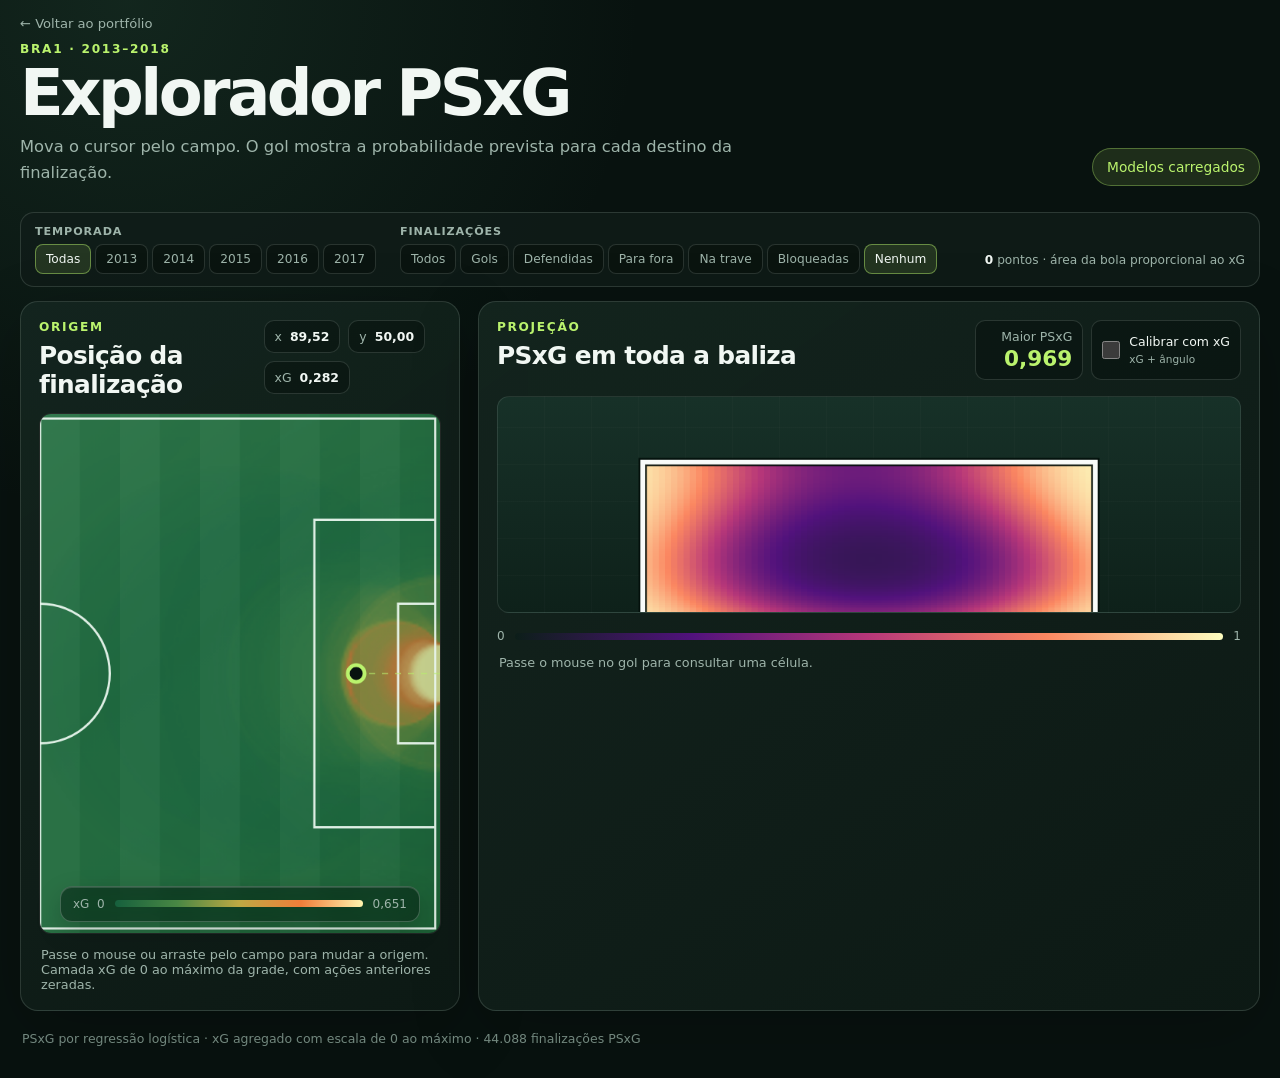
==== projetos-pessoais/visualizacao-psxg/index.html @ a7d6147a "feat: add PSxG visualization" ====
<!doctype html>
<html lang="pt-BR">
<head>
  <meta charset="utf-8">
  <meta name="viewport" content="width=device-width, initial-scale=1">
  <meta name="description" content="Explorador interativo do modelo PSxG do Brasileirão.">
  <title>Explorador PSxG</title>
  <link rel="stylesheet" href="styles.css">
</head>
<body>
  <a class="back-link" href="../../">&larr; Voltar ao portfólio</a>
  <header class="page-header">
    <div>
      <p class="eyebrow">BRA1 · 2013–2018</p>
      <h1>Explorador PSxG</h1>
      <p class="intro">Mova o cursor pelo campo. O gol mostra a probabilidade prevista para cada destino da finalização.</p>
    </div>
    <div id="model-status" class="status" role="status" aria-live="polite">Carregando modelo…</div>
  </header>

  <section class="shot-filters" aria-label="Filtros das finalizações observadas">
    <div class="filter-cluster">
      <span class="filter-label">Temporada</span>
      <div class="segmented-control" id="season-filter">
        <button type="button" data-season="all" aria-pressed="true" disabled>Todas</button>
        <button type="button" data-season="2013" aria-pressed="false" disabled>2013</button>
        <button type="button" data-season="2014" aria-pressed="false" disabled>2014</button>
        <button type="button" data-season="2015" aria-pressed="false" disabled>2015</button>
        <button type="button" data-season="2016" aria-pressed="false" disabled>2016</button>
        <button type="button" data-season="2017" aria-pressed="false" disabled>2017</button>
      </div>
    </div>
    <div class="filter-cluster">
      <span class="filter-label">Finalizações</span>
      <div class="segmented-control" id="outcome-filter">
        <button type="button" data-outcome="all" aria-pressed="false" disabled>Todos</button>
        <button type="button" data-outcome="goal" aria-pressed="false" disabled>Gols</button>
        <button type="button" data-outcome="saved" aria-pressed="false" disabled>Defendidas</button>
        <button type="button" data-outcome="missed" aria-pressed="false" disabled>Para fora</button>
        <button type="button" data-outcome="post" aria-pressed="false" disabled>Na trave</button>
        <button type="button" data-outcome="blocked" aria-pressed="false" disabled>Bloqueadas</button>
        <button type="button" data-outcome="none" aria-pressed="true" disabled>Nenhum</button>
      </div>
    </div>
    <p class="shot-filter-summary"><strong id="shots-count">0</strong> pontos · área da bola proporcional ao xG</p>
  </section>

  <main class="workspace">
    <section class="panel field-panel" aria-labelledby="field-title">
      <div class="panel-heading">
        <div>
          <p class="panel-kicker">Origem</p>
          <h2 id="field-title">Posição da finalização</h2>
        </div>
        <div class="coordinate-readout" aria-live="polite">
          <span>x <strong id="origin-x">89,52</strong></span>
          <span>y <strong id="origin-y">50,00</strong></span>
          <span>xG <strong id="xg-value">—</strong></span>
        </div>
      </div>
      <canvas id="field-canvas" width="525" height="680" aria-label="Meio-campo ofensivo interativo"></canvas>
      <div class="legend field-legend" aria-label="Escala de xG de zero ao maior valor da grade">
        <span>xG&nbsp; 0</span>
        <div class="legend-gradient"></div>
        <span id="xg-scale-max">—</span>
      </div>
      <p class="hint">Passe o mouse ou arraste pelo campo para mudar a origem. Camada xG de 0 ao máximo da grade, com ações anteriores zeradas.</p>
    </section>

    <section class="panel goal-panel" aria-labelledby="goal-title">
      <div class="panel-heading">
        <div>
          <p class="panel-kicker">Projeção</p>
          <h2 id="goal-title">PSxG em toda a baliza</h2>
        </div>
        <div class="goal-controls">
          <div class="metric">
            <span id="max-psxg-label">Maior PSxG</span>
            <strong id="max-psxg">—</strong>
          </div>
          <label class="quality-toggle" title="Calibra o PSxG com o xG e o ângulo da finalização">
            <input id="xg-adjustment" type="checkbox" aria-controls="calibration-explanation" disabled>
            <span>
              Calibrar com xG
              <small>xG + ângulo</small>
            </span>
          </label>
        </div>
      </div>
      <div id="calibration-explanation" class="calibration-explanation" hidden>
        <strong>Como interpretar o modo calibrado:</strong>
        <ul>
          <li><strong>Estimativa:</strong> combina o destino da bola com o xG e o ângulo da finalização.</li>
          <li><strong>Ângulo e decisão:</strong> ângulos fechados reduzem a probabilidade; valores baixos desencorajam a finalização naquele ponto.</li>
          <li><strong>Limitação da amostra:</strong> a calibração usa cinco temporadas do Brasileirão (2013–2017). Há apenas quatro chutes abaixo de 1°, três deles gols; probabilidades altas nesses extremos podem refletir poucos casos atípicos.</li>
        </ul>
      </div>
      <canvas id="goal-canvas" width="960" height="280" aria-label="Mapa de calor PSxG na baliza"></canvas>
      <div class="legend" aria-label="Escala fixa de probabilidade PSxG de zero a um">
        <span>0</span>
        <div class="legend-gradient"></div>
        <span>1</span>
      </div>
      <p id="goal-readout" class="hint">Passe o mouse no gol para consultar uma célula.</p>
    </section>
  </main>

  <footer>
    PSxG por regressão logística · xG agregado com escala de 0 ao máximo · 44.088 finalizações PSxG
  </footer>

  <script src="app.js" defer></script>
</body>
</html>
---- projetos-pessoais/visualizacao-psxg/styles.css ----
:root {
  color-scheme: dark;
  --background: #08120f;
  --surface: #101d19;
  --surface-strong: #14251f;
  --line: rgba(223, 244, 234, 0.14);
  --text: #f1f7f3;
  --muted: #9eb4aa;
  --accent: #baf36d;
  --accent-soft: rgba(186, 243, 109, 0.12);
}

* {
  box-sizing: border-box;
}

body {
  margin: 0;
  min-height: 100vh;
  background:
    radial-gradient(circle at 10% 0%, rgba(60, 118, 87, 0.2), transparent 32rem),
    var(--background);
  color: var(--text);
  font-family: Inter, ui-sans-serif, system-ui, -apple-system, BlinkMacSystemFont, "Segoe UI", sans-serif;
}

.back-link {
  position: absolute;
  top: 16px;
  left: 20px;
  color: var(--muted);
  font-size: 0.82rem;
  text-decoration: none;
}

.back-link:hover,
.back-link:focus-visible {
  color: var(--accent);
}

.page-header,
.shot-filters,
.workspace,
footer {
  width: min(1500px, calc(100% - 40px));
  margin-inline: auto;
}

.page-header {
  display: flex;
  align-items: end;
  justify-content: space-between;
  gap: 32px;
  padding: 42px 0 26px;
}

.eyebrow,
.panel-kicker {
  margin: 0 0 7px;
  color: var(--accent);
  font-size: 0.76rem;
  font-weight: 750;
  letter-spacing: 0.14em;
  text-transform: uppercase;
}

h1,
h2,
p {
  margin-top: 0;
}

h1 {
  margin-bottom: 10px;
  font-size: clamp(2.2rem, 5vw, 4.8rem);
  font-weight: 760;
  letter-spacing: -0.055em;
  line-height: 0.95;
}

h2 {
  margin-bottom: 0;
  font-size: clamp(1.1rem, 2vw, 1.55rem);
  letter-spacing: -0.025em;
}

.intro {
  max-width: 720px;
  margin-bottom: 0;
  color: var(--muted);
  font-size: 1.02rem;
  line-height: 1.6;
}

.status {
  flex: none;
  padding: 10px 14px;
  border: 1px solid var(--line);
  border-radius: 999px;
  background: var(--surface);
  color: var(--muted);
  font-size: 0.86rem;
}

.status.ready {
  border-color: rgba(186, 243, 109, 0.34);
  background: var(--accent-soft);
  color: var(--accent);
}

.status.error {
  border-color: rgba(255, 112, 112, 0.45);
  color: #ff9b9b;
}

.shot-filters {
  display: flex;
  flex-wrap: wrap;
  align-items: end;
  gap: 12px 24px;
  margin-bottom: 14px;
  padding: 12px 14px;
  border: 1px solid var(--line);
  border-radius: 14px;
  background: rgba(16, 29, 25, 0.82);
}

.filter-cluster {
  display: grid;
  gap: 6px;
}

.filter-label {
  color: var(--muted);
  font-size: 0.7rem;
  font-weight: 700;
  letter-spacing: 0.08em;
  text-transform: uppercase;
}

.segmented-control {
  display: flex;
  flex-wrap: wrap;
  gap: 4px;
}

.segmented-control button {
  padding: 7px 10px;
  border: 1px solid var(--line);
  border-radius: 8px;
  background: rgba(5, 12, 9, 0.42);
  color: var(--muted);
  cursor: pointer;
  font: inherit;
  font-size: 0.76rem;
}

.segmented-control button[aria-pressed="true"] {
  border-color: rgba(186, 243, 109, 0.46);
  background: var(--accent-soft);
  color: var(--text);
}

.segmented-control button:disabled {
  cursor: wait;
  opacity: 0.5;
}

.shot-filter-summary {
  margin: 0 0 7px auto;
  color: var(--muted);
  font-size: 0.76rem;
}

.shot-filter-summary strong {
  color: var(--text);
  font-variant-numeric: tabular-nums;
}

.workspace {
  display: grid;
  grid-template-columns: minmax(360px, 0.72fr) minmax(520px, 1.28fr);
  gap: 18px;
}

.panel {
  min-width: 0;
  padding: 18px;
  border: 1px solid var(--line);
  border-radius: 18px;
  background: linear-gradient(145deg, rgba(20, 37, 31, 0.94), rgba(13, 26, 21, 0.97));
  box-shadow: 0 20px 70px rgba(0, 0, 0, 0.2);
}

.panel-heading {
  display: flex;
  min-height: 62px;
  align-items: start;
  justify-content: space-between;
  gap: 20px;
  margin-bottom: 14px;
}

.coordinate-readout {
  display: flex;
  flex-wrap: wrap;
  gap: 8px;
}

.coordinate-readout span,
.metric {
  padding: 8px 10px;
  border: 1px solid var(--line);
  border-radius: 10px;
  background: rgba(5, 12, 9, 0.38);
  color: var(--muted);
  font-size: 0.78rem;
}

.coordinate-readout strong {
  margin-left: 4px;
  color: var(--text);
  font-variant-numeric: tabular-nums;
}

.metric {
  display: grid;
  min-width: 108px;
  gap: 2px;
  text-align: right;
}

.metric strong {
  color: var(--accent);
  font-size: 1.35rem;
  font-variant-numeric: tabular-nums;
}

.goal-controls {
  display: flex;
  align-items: stretch;
  gap: 8px;
}

.quality-toggle {
  display: flex;
  align-items: center;
  gap: 9px;
  padding: 7px 10px;
  border: 1px solid var(--line);
  border-radius: 10px;
  background: rgba(5, 12, 9, 0.38);
  color: var(--text);
  cursor: pointer;
  font-size: 0.78rem;
  line-height: 1.15;
}

.quality-toggle input {
  width: 18px;
  height: 18px;
  margin: 0;
  accent-color: var(--accent);
  cursor: pointer;
}

.quality-toggle:has(input:checked) {
  border-color: rgba(186, 243, 109, 0.42);
  background: var(--accent-soft);
}

.quality-toggle:has(input:disabled) {
  cursor: wait;
  opacity: 0.55;
}

.quality-toggle small {
  display: block;
  margin-top: 3px;
  color: var(--muted);
  font-size: 0.66rem;
}

canvas {
  display: block;
  width: 100%;
  border: 1px solid rgba(255, 255, 255, 0.1);
  border-radius: 12px;
  background: #0a120f;
}

#field-canvas {
  width: min(100%, 525px);
  aspect-ratio: 52.5 / 68;
  margin-inline: auto;
  cursor: crosshair;
}

#goal-canvas {
  aspect-ratio: 24 / 7;
  margin-top: 12px;
  background:
    repeating-linear-gradient(90deg, transparent 0 46px, rgba(238, 250, 242, 0.035) 47px),
    repeating-linear-gradient(0deg, transparent 0 36px, rgba(238, 250, 242, 0.035) 37px),
    linear-gradient(180deg, #173128, #0e211a);
  cursor: crosshair;
}

.calibration-explanation {
  max-width: 820px;
  margin: 4px 2px 0;
  padding-left: 14px;
  border-left: 2px solid rgba(186, 243, 109, 0.52);
  color: var(--muted);
  font-size: 0.86rem;
  line-height: 1.55;
}

.calibration-explanation ul {
  margin: 4px 0 0;
  padding-left: 18px;
}

.calibration-explanation li + li {
  margin-top: 2px;
}

.calibration-explanation strong {
  color: var(--text);
}

.legend {
  display: grid;
  grid-template-columns: auto 1fr auto;
  align-items: center;
  gap: 10px;
  margin-top: 16px;
  color: var(--muted);
  font-size: 0.75rem;
  font-variant-numeric: tabular-nums;
}

.legend-gradient {
  height: 7px;
  border-radius: 999px;
  background: linear-gradient(90deg, #0c1e19, #51127c, #b73779, #fb8761, #fcfdbf);
}

.field-legend .legend-gradient {
  background: linear-gradient(90deg, #16603d, #488744, #bea943, #f07e3a, #fff4ae);
}

.field-legend {
  position: relative;
  z-index: 2;
  width: min(360px, calc(100% - 28px));
  margin: -48px auto 0;
  padding: 10px 12px;
  border: 1px solid rgba(238, 250, 242, 0.22);
  border-radius: 12px;
  background: rgba(9, 24, 18, 0.52);
  box-shadow: inset 0 1px 0 rgba(255, 255, 255, 0.14), 0 9px 26px rgba(0, 0, 0, 0.2);
  backdrop-filter: blur(14px) saturate(1.25);
  -webkit-backdrop-filter: blur(14px) saturate(1.25);
}

.field-panel > .hint {
  margin-top: 25px;
}

.hint {
  min-height: 20px;
  margin: 12px 2px 0;
  color: var(--muted);
  font-size: 0.8rem;
}

footer {
  padding: 20px 2px 32px;
  color: #72877e;
  font-size: 0.78rem;
}

@media (max-width: 980px) {
  .page-header {
    align-items: start;
    flex-direction: column;
  }

  .workspace {
    grid-template-columns: 1fr;
  }

  .shot-filter-summary {
    width: 100%;
    margin-left: 0;
  }

  #goal-canvas {
    margin-top: 12px;
  }
}

@media (max-width: 560px) {
  .page-header,
  .shot-filters,
  .workspace,
  footer {
    width: min(100% - 20px, 1500px);
  }

  .page-header {
    padding-top: 28px;
  }

  .panel {
    padding: 12px;
    border-radius: 14px;
  }

  .panel-heading {
    align-items: stretch;
    flex-direction: column;
  }

  .coordinate-readout {
    align-self: start;
  }

  .metric {
    align-self: start;
    text-align: left;
  }
}
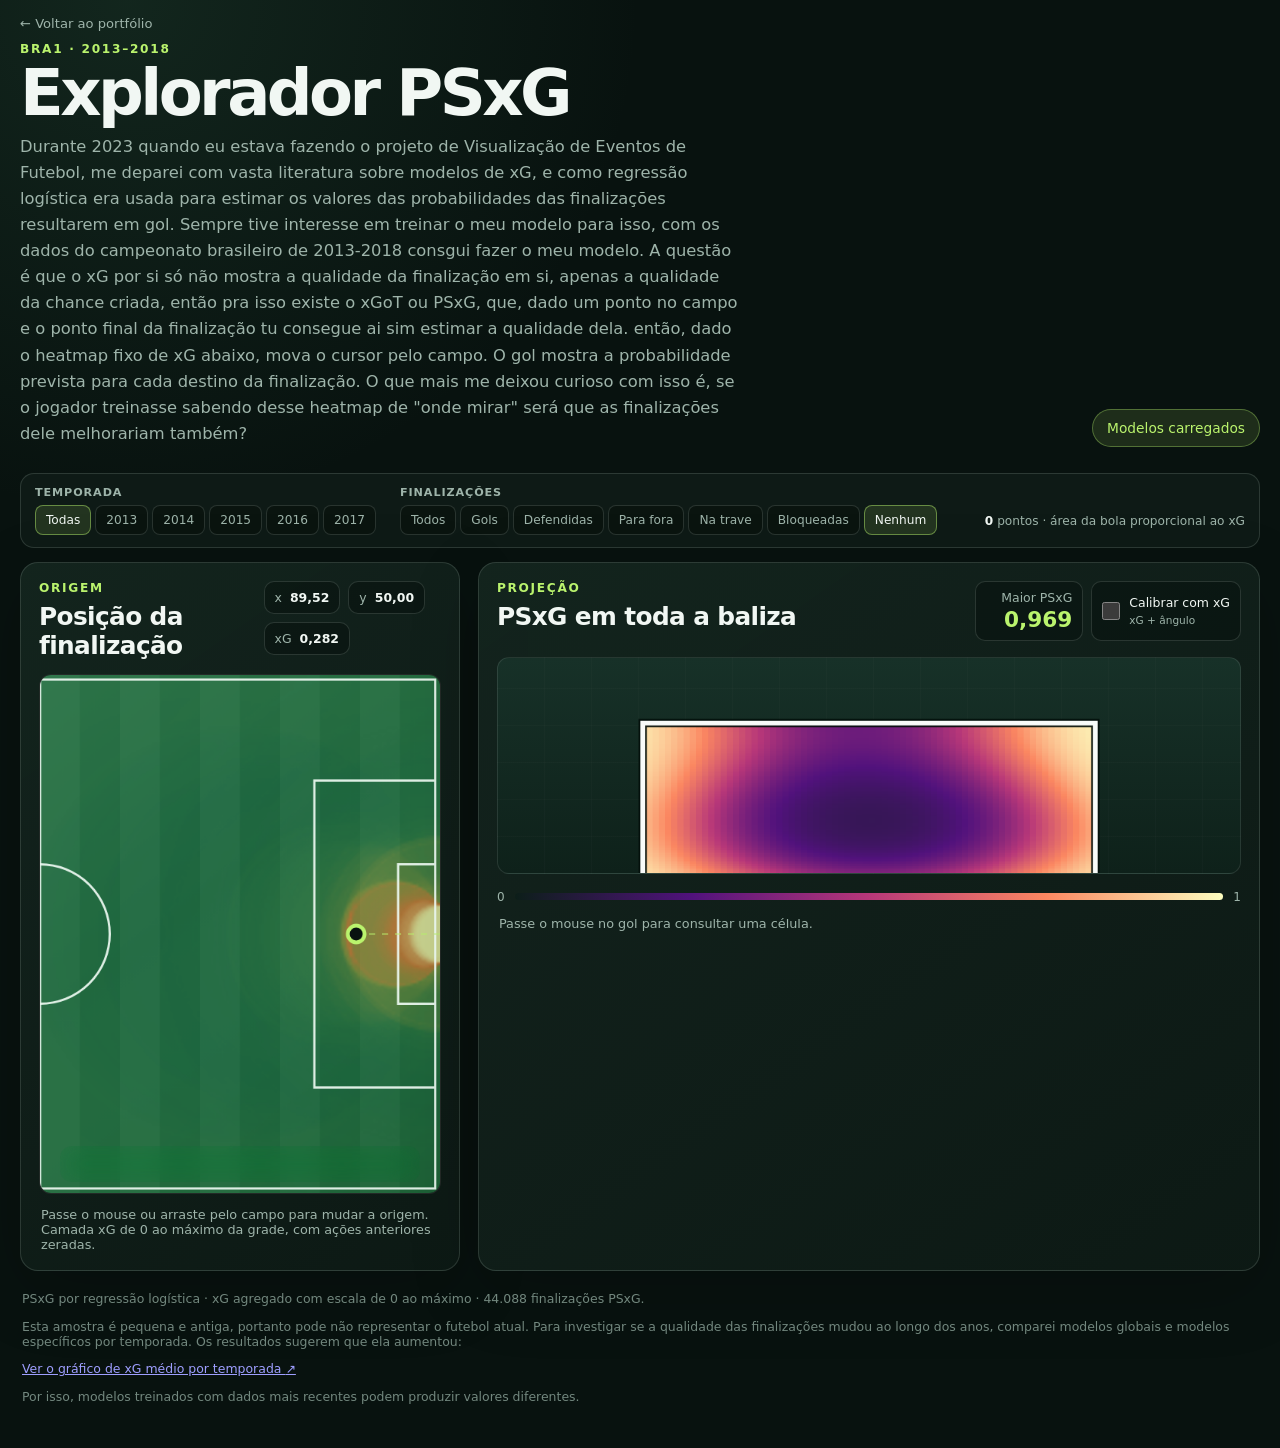
==== commit 4f4f0af5: "add some graphs and text" ====
--- a/projetos-pessoais/visualizacao-psxg/index.html
+++ b/projetos-pessoais/visualizacao-psxg/index.html
@@ -13,7 +13,9 @@
     <div>
       <p class="eyebrow">BRA1 · 2013–2018</p>
       <h1>Explorador PSxG</h1>
-      <p class="intro">Mova o cursor pelo campo. O gol mostra a probabilidade prevista para cada destino da finalização.</p>
+      <p class="intro">Durante 2023 quando eu estava fazendo o projeto de Visualização de Eventos de Futebol, me deparei com vasta literatura sobre modelos de xG, e como regressão logística era usada para estimar os valores das probabilidades das finalizações resultarem em gol. Sempre tive interesse em treinar o meu modelo para isso, com os dados do campeonato brasileiro de 2013-2018 consgui fazer o meu modelo.
+      A questão é que o xG por si só não mostra a qualidade da finalização em si, apenas a qualidade da chance criada, então pra isso existe o xGoT ou PSxG, que, dado um ponto no campo e o ponto final da finalização tu consegue ai sim estimar a qualidade dela. então, dado o heatmap fixo de xG abaixo, mova o cursor pelo campo. O gol mostra a probabilidade prevista para cada destino da finalização. 
+    O que mais me deixou curioso com isso é, se o jogador treinasse sabendo desse heatmap de "onde mirar" será que as finalizações dele melhorariam também?</p>
     </div>
     <div id="model-status" class="status" role="status" aria-live="polite">Carregando modelo…</div>
   </header>
@@ -106,7 +108,10 @@
   </main>
 
   <footer>
-    PSxG por regressão logística · xG agregado com escala de 0 ao máximo · 44.088 finalizações PSxG
+    <p>PSxG por regressão logística · xG agregado com escala de 0 ao máximo · 44.088 finalizações PSxG.</p>
+    <p>Esta amostra é pequena e antiga, portanto pode não representar o futebol atual. Para investigar se a qualidade das finalizações mudou ao longo dos anos, comparei modelos globais e modelos específicos por temporada. Os resultados sugerem que ela aumentou:</p>
+    <p><a class="article-link" href="../analise-dados-esportivos/11_xg_medio_por_temporada.png" target="_blank" rel="noopener noreferrer">Ver o gráfico de xG médio por temporada <span aria-hidden="true">↗</span></a></p>
+    <p>Por isso, modelos treinados com dados mais recentes podem produzir valores diferentes.</p>
   </footer>
 
   <script src="app.js" defer></script>
